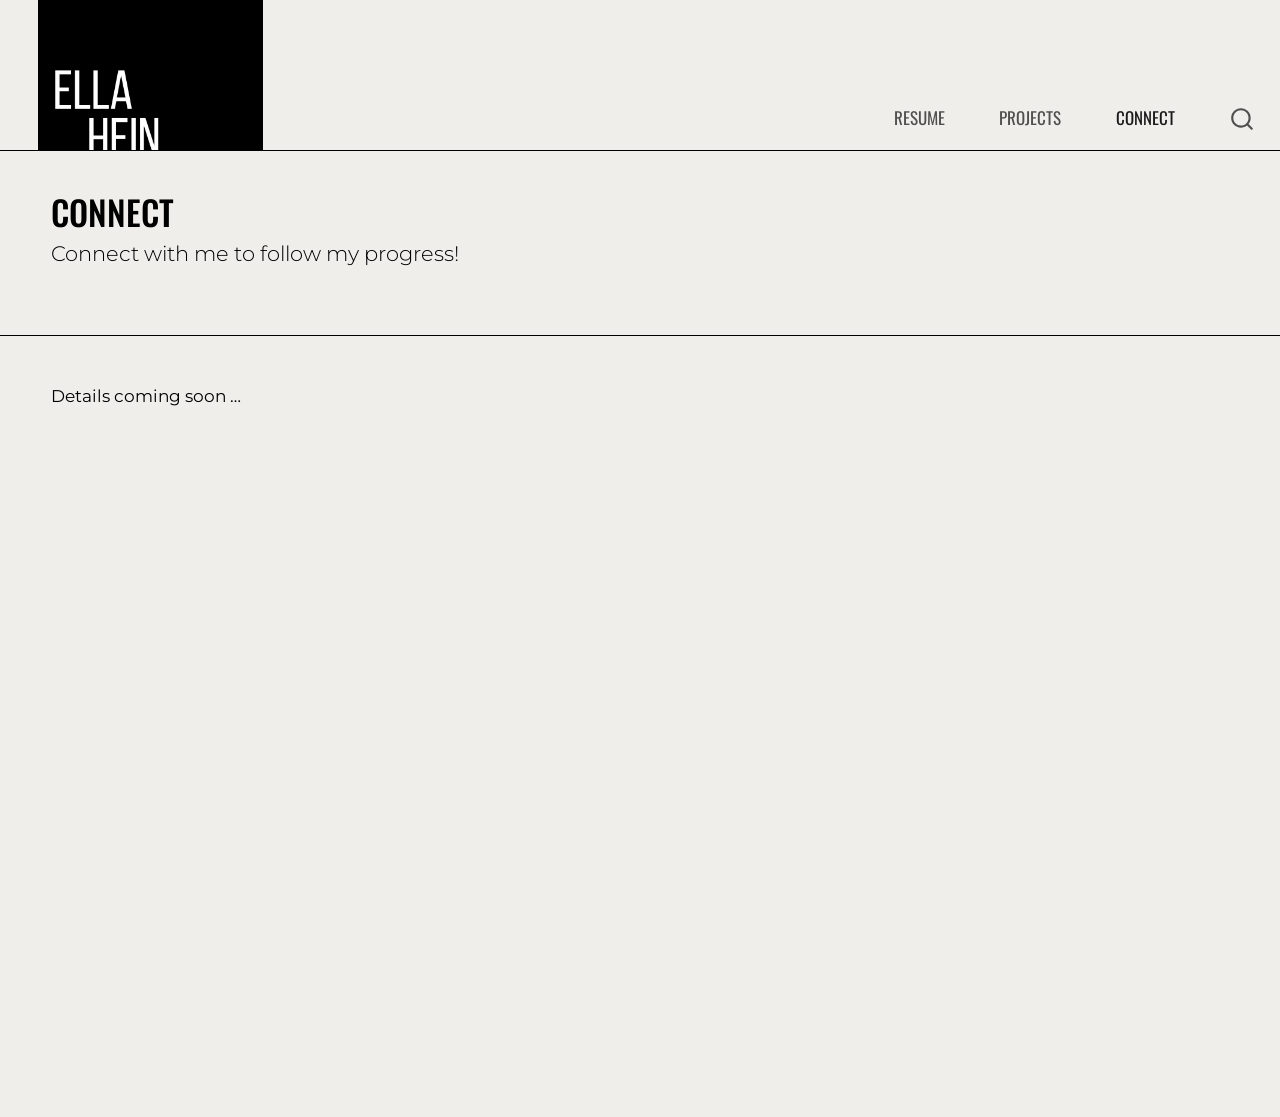
==== docs/connect/index.html @ 8d699ead "feat: updated bones of site" ====
<!DOCTYPE html>
<html xmlns="http://www.w3.org/1999/xhtml" lang="en" xml:lang="en"><head>

<meta charset="utf-8">
<meta name="generator" content="quarto-1.3.450">

<meta name="viewport" content="width=device-width, initial-scale=1.0, user-scalable=yes">


<title>Connect | Ella Hein</title>
<style>
code{white-space: pre-wrap;}
span.smallcaps{font-variant: small-caps;}
div.columns{display: flex; gap: min(4vw, 1.5em);}
div.column{flex: auto; overflow-x: auto;}
div.hanging-indent{margin-left: 1.5em; text-indent: -1.5em;}
ul.task-list{list-style: none;}
ul.task-list li input[type="checkbox"] {
  width: 0.8em;
  margin: 0 0.8em 0.2em -1em; /* quarto-specific, see https://github.com/quarto-dev/quarto-cli/issues/4556 */ 
  vertical-align: middle;
}
</style>


<script src="../site_libs/quarto-nav/quarto-nav.js"></script>
<script src="../site_libs/quarto-nav/headroom.min.js"></script>
<script src="../site_libs/clipboard/clipboard.min.js"></script>
<script src="../site_libs/quarto-search/autocomplete.umd.js"></script>
<script src="../site_libs/quarto-search/fuse.min.js"></script>
<script src="../site_libs/quarto-search/quarto-search.js"></script>
<meta name="quarto:offset" content="../">
<script src="../site_libs/quarto-html/quarto.js"></script>
<script src="../site_libs/quarto-html/popper.min.js"></script>
<script src="../site_libs/quarto-html/tippy.umd.min.js"></script>
<script src="../site_libs/quarto-html/anchor.min.js"></script>
<link href="../site_libs/quarto-html/tippy.css" rel="stylesheet">
<link href="../site_libs/quarto-html/quarto-syntax-highlighting.css" rel="stylesheet" id="quarto-text-highlighting-styles">
<script src="../site_libs/bootstrap/bootstrap.min.js"></script>
<link href="../site_libs/bootstrap/bootstrap-icons.css" rel="stylesheet">
<link href="../site_libs/bootstrap/bootstrap.min.css" rel="stylesheet" id="quarto-bootstrap" data-mode="light">
<script id="quarto-search-options" type="application/json">{
  "location": "navbar",
  "copy-button": false,
  "collapse-after": 3,
  "panel-placement": "end",
  "type": "overlay",
  "limit": 20,
  "language": {
    "search-no-results-text": "No results",
    "search-matching-documents-text": "matching documents",
    "search-copy-link-title": "Copy link to search",
    "search-hide-matches-text": "Hide additional matches",
    "search-more-match-text": "more match in this document",
    "search-more-matches-text": "more matches in this document",
    "search-clear-button-title": "Clear",
    "search-detached-cancel-button-title": "Cancel",
    "search-submit-button-title": "Submit",
    "search-label": "Search"
  }
}</script>


<link rel="stylesheet" href="../rwds.css">
</head>

<body class="nav-fixed">

<div id="quarto-search-results"></div>
  <header id="quarto-header" class="headroom fixed-top">
    <nav class="navbar navbar-expand-lg navbar-dark ">
      <div class="navbar-container container-fluid">
      <div class="navbar-brand-container">
    <a href="../index.html" class="navbar-brand navbar-brand-logo">
    <img src="../images/name1.png" alt="Personal Website" class="navbar-logo">
    </a>
  </div>
            <div id="quarto-search" class="" title="Search"></div>
          <button class="navbar-toggler" type="button" data-bs-toggle="collapse" data-bs-target="#navbarCollapse" aria-controls="navbarCollapse" aria-expanded="false" aria-label="Toggle navigation" onclick="if (window.quartoToggleHeadroom) { window.quartoToggleHeadroom(); }">
  <span class="navbar-toggler-icon"></span>
</button>
          <div class="collapse navbar-collapse" id="navbarCollapse">
            <ul class="navbar-nav navbar-nav-scroll ms-auto">
  <li class="nav-item">
    <a class="nav-link" href="../resume/index.html" rel="" target="">
 <span class="menu-text">Resume</span></a>
  </li>  
  <li class="nav-item">
    <a class="nav-link" href="../projects/index.html" rel="" target="">
 <span class="menu-text">Projects</span></a>
  </li>  
  <li class="nav-item">
    <a class="nav-link active" href="../connect/index.html" rel="" target="" aria-current="page">
 <span class="menu-text">Connect</span></a>
  </li>  
</ul>
            <div class="quarto-navbar-tools">
</div>
          </div> <!-- /navcollapse -->
      </div> <!-- /container-fluid -->
    </nav>
</header>
<!-- content -->
<header id="title-block-header" class="quarto-title-block default page-columns page-full">
  <div class="quarto-title-banner page-columns page-full">
    <div class="quarto-title column-body">
      <h1 class="title">Connect</h1>
            <p class="subtitle lead">Connect with me to follow my progress!</p>
                      </div>
  </div>
    
  
  <div class="quarto-title-meta">

      
    
      
    </div>
    
  
  </header><div id="quarto-content" class="quarto-container page-columns page-rows-contents page-layout-article page-navbar">
<!-- sidebar -->
<!-- margin-sidebar -->
    <div id="quarto-margin-sidebar" class="sidebar margin-sidebar">
        
    </div>
<!-- main -->
<main class="content quarto-banner-title-block" id="quarto-document-content">




<p>Details coming soon …</p>



</main> <!-- /main -->
<script id="quarto-html-after-body" type="application/javascript">
window.document.addEventListener("DOMContentLoaded", function (event) {
  const toggleBodyColorMode = (bsSheetEl) => {
    const mode = bsSheetEl.getAttribute("data-mode");
    const bodyEl = window.document.querySelector("body");
    if (mode === "dark") {
      bodyEl.classList.add("quarto-dark");
      bodyEl.classList.remove("quarto-light");
    } else {
      bodyEl.classList.add("quarto-light");
      bodyEl.classList.remove("quarto-dark");
    }
  }
  const toggleBodyColorPrimary = () => {
    const bsSheetEl = window.document.querySelector("link#quarto-bootstrap");
    if (bsSheetEl) {
      toggleBodyColorMode(bsSheetEl);
    }
  }
  toggleBodyColorPrimary();  
  const icon = "";
  const anchorJS = new window.AnchorJS();
  anchorJS.options = {
    placement: 'right',
    icon: icon
  };
  anchorJS.add('.anchored');
  const isCodeAnnotation = (el) => {
    for (const clz of el.classList) {
      if (clz.startsWith('code-annotation-')) {                     
        return true;
      }
    }
    return false;
  }
  const clipboard = new window.ClipboardJS('.code-copy-button', {
    text: function(trigger) {
      const codeEl = trigger.previousElementSibling.cloneNode(true);
      for (const childEl of codeEl.children) {
        if (isCodeAnnotation(childEl)) {
          childEl.remove();
        }
      }
      return codeEl.innerText;
    }
  });
  clipboard.on('success', function(e) {
    // button target
    const button = e.trigger;
    // don't keep focus
    button.blur();
    // flash "checked"
    button.classList.add('code-copy-button-checked');
    var currentTitle = button.getAttribute("title");
    button.setAttribute("title", "Copied!");
    let tooltip;
    if (window.bootstrap) {
      button.setAttribute("data-bs-toggle", "tooltip");
      button.setAttribute("data-bs-placement", "left");
      button.setAttribute("data-bs-title", "Copied!");
      tooltip = new bootstrap.Tooltip(button, 
        { trigger: "manual", 
          customClass: "code-copy-button-tooltip",
          offset: [0, -8]});
      tooltip.show();    
    }
    setTimeout(function() {
      if (tooltip) {
        tooltip.hide();
        button.removeAttribute("data-bs-title");
        button.removeAttribute("data-bs-toggle");
        button.removeAttribute("data-bs-placement");
      }
      button.setAttribute("title", currentTitle);
      button.classList.remove('code-copy-button-checked');
    }, 1000);
    // clear code selection
    e.clearSelection();
  });
  function tippyHover(el, contentFn) {
    const config = {
      allowHTML: true,
      content: contentFn,
      maxWidth: 500,
      delay: 100,
      arrow: false,
      appendTo: function(el) {
          return el.parentElement;
      },
      interactive: true,
      interactiveBorder: 10,
      theme: 'quarto',
      placement: 'bottom-start'
    };
    window.tippy(el, config); 
  }
  const noterefs = window.document.querySelectorAll('a[role="doc-noteref"]');
  for (var i=0; i<noterefs.length; i++) {
    const ref = noterefs[i];
    tippyHover(ref, function() {
      // use id or data attribute instead here
      let href = ref.getAttribute('data-footnote-href') || ref.getAttribute('href');
      try { href = new URL(href).hash; } catch {}
      const id = href.replace(/^#\/?/, "");
      const note = window.document.getElementById(id);
      return note.innerHTML;
    });
  }
      let selectedAnnoteEl;
      const selectorForAnnotation = ( cell, annotation) => {
        let cellAttr = 'data-code-cell="' + cell + '"';
        let lineAttr = 'data-code-annotation="' +  annotation + '"';
        const selector = 'span[' + cellAttr + '][' + lineAttr + ']';
        return selector;
      }
      const selectCodeLines = (annoteEl) => {
        const doc = window.document;
        const targetCell = annoteEl.getAttribute("data-target-cell");
        const targetAnnotation = annoteEl.getAttribute("data-target-annotation");
        const annoteSpan = window.document.querySelector(selectorForAnnotation(targetCell, targetAnnotation));
        const lines = annoteSpan.getAttribute("data-code-lines").split(",");
        const lineIds = lines.map((line) => {
          return targetCell + "-" + line;
        })
        let top = null;
        let height = null;
        let parent = null;
        if (lineIds.length > 0) {
            //compute the position of the single el (top and bottom and make a div)
            const el = window.document.getElementById(lineIds[0]);
            top = el.offsetTop;
            height = el.offsetHeight;
            parent = el.parentElement.parentElement;
          if (lineIds.length > 1) {
            const lastEl = window.document.getElementById(lineIds[lineIds.length - 1]);
            const bottom = lastEl.offsetTop + lastEl.offsetHeight;
            height = bottom - top;
          }
          if (top !== null && height !== null && parent !== null) {
            // cook up a div (if necessary) and position it 
            let div = window.document.getElementById("code-annotation-line-highlight");
            if (div === null) {
              div = window.document.createElement("div");
              div.setAttribute("id", "code-annotation-line-highlight");
              div.style.position = 'absolute';
              parent.appendChild(div);
            }
            div.style.top = top - 2 + "px";
            div.style.height = height + 4 + "px";
            let gutterDiv = window.document.getElementById("code-annotation-line-highlight-gutter");
            if (gutterDiv === null) {
              gutterDiv = window.document.createElement("div");
              gutterDiv.setAttribute("id", "code-annotation-line-highlight-gutter");
              gutterDiv.style.position = 'absolute';
              const codeCell = window.document.getElementById(targetCell);
              const gutter = codeCell.querySelector('.code-annotation-gutter');
              gutter.appendChild(gutterDiv);
            }
            gutterDiv.style.top = top - 2 + "px";
            gutterDiv.style.height = height + 4 + "px";
          }
          selectedAnnoteEl = annoteEl;
        }
      };
      const unselectCodeLines = () => {
        const elementsIds = ["code-annotation-line-highlight", "code-annotation-line-highlight-gutter"];
        elementsIds.forEach((elId) => {
          const div = window.document.getElementById(elId);
          if (div) {
            div.remove();
          }
        });
        selectedAnnoteEl = undefined;
      };
      // Attach click handler to the DT
      const annoteDls = window.document.querySelectorAll('dt[data-target-cell]');
      for (const annoteDlNode of annoteDls) {
        annoteDlNode.addEventListener('click', (event) => {
          const clickedEl = event.target;
          if (clickedEl !== selectedAnnoteEl) {
            unselectCodeLines();
            const activeEl = window.document.querySelector('dt[data-target-cell].code-annotation-active');
            if (activeEl) {
              activeEl.classList.remove('code-annotation-active');
            }
            selectCodeLines(clickedEl);
            clickedEl.classList.add('code-annotation-active');
          } else {
            // Unselect the line
            unselectCodeLines();
            clickedEl.classList.remove('code-annotation-active');
          }
        });
      }
  const findCites = (el) => {
    const parentEl = el.parentElement;
    if (parentEl) {
      const cites = parentEl.dataset.cites;
      if (cites) {
        return {
          el,
          cites: cites.split(' ')
        };
      } else {
        return findCites(el.parentElement)
      }
    } else {
      return undefined;
    }
  };
  var bibliorefs = window.document.querySelectorAll('a[role="doc-biblioref"]');
  for (var i=0; i<bibliorefs.length; i++) {
    const ref = bibliorefs[i];
    const citeInfo = findCites(ref);
    if (citeInfo) {
      tippyHover(citeInfo.el, function() {
        var popup = window.document.createElement('div');
        citeInfo.cites.forEach(function(cite) {
          var citeDiv = window.document.createElement('div');
          citeDiv.classList.add('hanging-indent');
          citeDiv.classList.add('csl-entry');
          var biblioDiv = window.document.getElementById('ref-' + cite);
          if (biblioDiv) {
            citeDiv.innerHTML = biblioDiv.innerHTML;
          }
          popup.appendChild(citeDiv);
        });
        return popup.innerHTML;
      });
    }
  }
});
</script>
</div> <!-- /content -->



</body></html>
---- docs/site_libs/quarto-html/tippy.css ----
.tippy-box[data-animation=fade][data-state=hidden]{opacity:0}[data-tippy-root]{max-width:calc(100vw - 10px)}.tippy-box{position:relative;background-color:#333;color:#fff;border-radius:4px;font-size:14px;line-height:1.4;white-space:normal;outline:0;transition-property:transform,visibility,opacity}.tippy-box[data-placement^=top]>.tippy-arrow{bottom:0}.tippy-box[data-placement^=top]>.tippy-arrow:before{bottom:-7px;left:0;border-width:8px 8px 0;border-top-color:initial;transform-origin:center top}.tippy-box[data-placement^=bottom]>.tippy-arrow{top:0}.tippy-box[data-placement^=bottom]>.tippy-arrow:before{top:-7px;left:0;border-width:0 8px 8px;border-bottom-color:initial;transform-origin:center bottom}.tippy-box[data-placement^=left]>.tippy-arrow{right:0}.tippy-box[data-placement^=left]>.tippy-arrow:before{border-width:8px 0 8px 8px;border-left-color:initial;right:-7px;transform-origin:center left}.tippy-box[data-placement^=right]>.tippy-arrow{left:0}.tippy-box[data-placement^=right]>.tippy-arrow:before{left:-7px;border-width:8px 8px 8px 0;border-right-color:initial;transform-origin:center right}.tippy-box[data-inertia][data-state=visible]{transition-timing-function:cubic-bezier(.54,1.5,.38,1.11)}.tippy-arrow{width:16px;height:16px;color:#333}.tippy-arrow:before{content:"";position:absolute;border-color:transparent;border-style:solid}.tippy-content{position:relative;padding:5px 9px;z-index:1}
---- docs/site_libs/quarto-html/quarto-syntax-highlighting.css ----
/* quarto syntax highlight colors */
:root {
  --quarto-hl-ot-color: #003B4F;
  --quarto-hl-at-color: #657422;
  --quarto-hl-ss-color: #20794D;
  --quarto-hl-an-color: #5E5E5E;
  --quarto-hl-fu-color: #4758AB;
  --quarto-hl-st-color: #20794D;
  --quarto-hl-cf-color: #003B4F;
  --quarto-hl-op-color: #5E5E5E;
  --quarto-hl-er-color: #AD0000;
  --quarto-hl-bn-color: #AD0000;
  --quarto-hl-al-color: #AD0000;
  --quarto-hl-va-color: #111111;
  --quarto-hl-bu-color: inherit;
  --quarto-hl-ex-color: inherit;
  --quarto-hl-pp-color: #AD0000;
  --quarto-hl-in-color: #5E5E5E;
  --quarto-hl-vs-color: #20794D;
  --quarto-hl-wa-color: #5E5E5E;
  --quarto-hl-do-color: #5E5E5E;
  --quarto-hl-im-color: #00769E;
  --quarto-hl-ch-color: #20794D;
  --quarto-hl-dt-color: #AD0000;
  --quarto-hl-fl-color: #AD0000;
  --quarto-hl-co-color: #5E5E5E;
  --quarto-hl-cv-color: #5E5E5E;
  --quarto-hl-cn-color: #8f5902;
  --quarto-hl-sc-color: #5E5E5E;
  --quarto-hl-dv-color: #AD0000;
  --quarto-hl-kw-color: #003B4F;
}

/* other quarto variables */
:root {
  --quarto-font-monospace: SFMono-Regular, Menlo, Monaco, Consolas, "Liberation Mono", "Courier New", monospace;
}

pre > code.sourceCode > span {
  color: #003B4F;
}

code span {
  color: #003B4F;
}

code.sourceCode > span {
  color: #003B4F;
}

div.sourceCode,
div.sourceCode pre.sourceCode {
  color: #003B4F;
}

code span.ot {
  color: #003B4F;
  font-style: inherit;
}

code span.at {
  color: #657422;
  font-style: inherit;
}

code span.ss {
  color: #20794D;
  font-style: inherit;
}

code span.an {
  color: #5E5E5E;
  font-style: inherit;
}

code span.fu {
  color: #4758AB;
  font-style: inherit;
}

code span.st {
  color: #20794D;
  font-style: inherit;
}

code span.cf {
  color: #003B4F;
  font-style: inherit;
}

code span.op {
  color: #5E5E5E;
  font-style: inherit;
}

code span.er {
  color: #AD0000;
  font-style: inherit;
}

code span.bn {
  color: #AD0000;
  font-style: inherit;
}

code span.al {
  color: #AD0000;
  font-style: inherit;
}

code span.va {
  color: #111111;
  font-style: inherit;
}

code span.bu {
  font-style: inherit;
}

code span.ex {
  font-style: inherit;
}

code span.pp {
  color: #AD0000;
  font-style: inherit;
}

code span.in {
  color: #5E5E5E;
  font-style: inherit;
}

code span.vs {
  color: #20794D;
  font-style: inherit;
}

code span.wa {
  color: #5E5E5E;
  font-style: italic;
}

code span.do {
  color: #5E5E5E;
  font-style: italic;
}

code span.im {
  color: #00769E;
  font-style: inherit;
}

code span.ch {
  color: #20794D;
  font-style: inherit;
}

code span.dt {
  color: #AD0000;
  font-style: inherit;
}

code span.fl {
  color: #AD0000;
  font-style: inherit;
}

code span.co {
  color: #5E5E5E;
  font-style: inherit;
}

code span.cv {
  color: #5E5E5E;
  font-style: italic;
}

code span.cn {
  color: #8f5902;
  font-style: inherit;
}

code span.sc {
  color: #5E5E5E;
  font-style: inherit;
}

code span.dv {
  color: #AD0000;
  font-style: inherit;
}

code span.kw {
  color: #003B4F;
  font-style: inherit;
}

.prevent-inlining {
  content: "</";
}

/*# sourceMappingURL=debc5d5d77c3f9108843748ff7464032.css.map */
---- docs/rwds.css ----
/*-- navbar --*/

.navbar {
  padding-top: 0;
  padding-bottom: 0;
  font-family: 'Oswald';
  font-size: 1em;
}

@media (max-width: 991px) {
.navbar-nav-scroll {
  background: black;
}
}

#quarto-header {
  border-bottom: 1px solid black;
}

.navbar-brand.navbar-brand-logo {
  display: flex;
  padding-top: 0;
  padding-bottom: 0;
  margin-right: 0;
  margin-left: 1em;
}

@media (max-width: 767px) {
  .navbar-brand.navbar-brand-logo {
    margin-left: 0;
}
}

.navbar-logo {
  max-height: 150px;
  width: auto;
  align-items: baseline;
}

@media (max-width: 991px) {
.navbar-logo {
  max-height: 100px;
  width: auto;
  align-items: baseline;
}
}

.navbar-nav .nav-link {
  color: black;
  font-weight: 400;
}

.navbar-nav .nav-link:hover {
  color: #939bc9;
  font-weight: 400;
}

@media (max-width: 991px) {
.navbar-nav .nav-link {
  color: white;
  font-weight: 400;
}
}

.navbar-nav .show>.nav-link, .navbar-nav .active>.nav-link, .navbar-nav .nav-link.active {
  color: #939bc9;
}

.nav-item {
  margin-top: 5rem; 
}

@media (max-width: 1200px) {
  .nav-item {
    margin-right: 0.5rem;
}
}

@media (max-width: 991px) {
  .nav-item {
    margin-top: 0;
    margin-right: 0rem;
}
}

.aa-DetachedSearchButton {
  margin-top: 5rem;
}

@media (max-width: 991px) {
  .aa-DetachedSearchButton {
    margin-top: 0;
}
}

.dropdown-item {
  font-family: inherit;
  letter-spacing: 1px;
  display: block;
  width: 100%;
  padding: 0.25rem 1rem;
  clear: both;
  font-weight: 300;
  color: black;
  text-align: inherit;
  text-transform: uppercase;
  white-space: nowrap;
  background-color: rgba(0,0,0,0);
  border: 0;
}

/*-- quarto titles --*/

#title-block-header {
  margin-block-end: 1rem;
  position: relative;
  margin-top: -1px;
  margin-bottom: 1.8em;
  border-bottom: 1px solid black;
  background-color: #f0eeeb;
}

.quarto-title-banner {
  margin-bottom: 0.75em;
  color: black;
}

.quarto-title-banner a {
  color: #939bc9;
}

@media (max-width: 991.98px) {
.quarto-title-banner {
    padding-top: 2.5em;
    padding-bottom: 0;
}
}

@media (min-width: 992px) {
.quarto-title-banner {
    padding-top: 2.5em;
    padding-bottom: 0;
}
}

.quarto-title-banner .quarto-title .title {
  font-weight: 500;
  color: black;
}

#title-block-header.quarto-title-block.default .description {
  margin-top: 1.5em;
  font-weight: 400;
  font-size: 1.2em;
  color: black;
}

.quarto-title .quarto-categories {
  display: flex;
  column-gap: 0.4em;
  padding-bottom: 0.5em;
  margin-top: 1.9em;
}

.quarto-title .quarto-categories .quarto-category {
  padding: 0.25em 0.75em;
  font-family: 'Oswald';
  font-size: .9em;
  font-weight: 400;
  color: #939bc9;
  text-transform: uppercase;
  border: solid 1px;
  border-radius: 0.25rem;
  opacity: 1;
}

.quarto-title-meta {
  margin-bottom: 2.5em;
}

#title-block-header.quarto-title-block.default .quarto-title-meta-heading {
  font-family: 'Oswald';
  text-transform: uppercase;
  margin-top: 1em;
  font-size: 0.9em;
  opacity: 1;
  font-weight: 400;
}

#title-block-header.quarto-title-block.default .quarto-title-meta-contents {
  font-family: 'Oswald';
  text-transform: uppercase;
  font-weight: 300;
  opacity: 0.8;
  font-size: 0.9em;
}


/*-- main content --*/

body.nav-fixed {
  padding-top: auto;
  background-color: #f0eeeb;
}

#quarto-content {
  background-color: #f0eeeb;
}

#quarto-content>* {
  padding-top: 0;
}

h2.anchored {
  margin-bottom: 0;
}

blockquote {
  margin: 0 0 1rem;
  padding: 0.625rem 1.25rem;
  border-left: 0.25rem solid black;
}

.blockquote {
  font-size: inherit;
  padding-left: 1rem;
  padding-right: 1.5rem;
  color: black;
}

.panel-caption, .figure-caption, figcaption {
  color: black;
  font-size: 0.825rem;
  margin-bottom: 1rem;
}

.citation a, .footnote-ref {
  color: #939bc9;
  font-weight: 700;
}

.citation a:hover {
  color: black
}

div.csl-entry {
  color: black;
  font-weight: 400;
}

#quarto-appendix.default {
  border-top: none;
  background-color: #f0eeeb;
  padding-top: 0;
  margin-top: 2.5em;
}

#quarto-appendix.default .quarto-appendix-heading {
  font-weight: 500;
  opacity: inherit;
}

#quarto-appendix.default *[role=doc-endnotes]>ol, #quarto-appendix.default .quarto-appendix-contents>*:not(h2):not(.h2) {
  opacity: inherit;
}

::marker {
  font-variant-numeric: normal;
}

.article-btn {
  border: none;
  border-radius: 0px;
  background-color: black;
  color: white;
  padding: 0.85em 1em;
  text-align: center;
  display: inline-block;
  margin-top: 1.5em;
  margin-bottom: 1.5em;
  cursor: pointer;
  width: 100%;
}

.article-btn p {
  font-family: 'Oswald';
  font-size: 1.3em;
  letter-spacing: 1px;
  text-transform: uppercase;
  margin-bottom: 0px;
}

.article-btn a {
  color: white;
  font-weight: 500;
  display: block;
  width: auto;
  height: auto;
}

.article-btn a:hover {
  color: #939bc9;
}

.further-info {
  margin-top: 1.5em;
  margin-bottom: 1.5em;
  padding-top: 1.5em;
  padding-bottom: .75em;
  border-top: 1px solid black;
  border-bottom: 1px solid black;
}

.keyline hr {
  opacity: 1;
  margin-top: 2rem;
  margin-bottom: 2rem;
}

.nav-btn-container {
  padding-top: 1.5rem;
  padding-bottom: 1.5rem;
}

.nav-btn {
  border: none;
  border-radius: 0px;
  background-color: black;
  color: white;
  padding: 0.85em 1em;
  text-align: center;
  display: inline-block;
  cursor: pointer;
  width: 100%;
}

.nav-btn p {
  font-family: 'Oswald';
  font-size: 1.3em;
  letter-spacing: 1px;
  text-transform: uppercase;
  margin-bottom: 0px;
}

.nav-btn a {
  color: white;
  font-weight: 500;
  display: block;
  width: auto;
  height: auto;
}

.nav-btn a:hover {
  color: #939bc9;
}


/*-- sidebar --*/

.sidebar nav[role=doc-toc]>h2, .sidebar nav[role=doc-toc]>.h2 {
  font-family: 'Oswald';
  font-size: .875rem;
  font-weight: 500;
  text-transform: uppercase;
  margin-bottom: 0.5rem;
  margin-top: 0.3rem;
  border-bottom: 0;
  padding-bottom: 0;
  padding-top: 0px;
}

.sidebar nav[role=doc-toc] ul>li>a.active {
  border-left: 1px solid #939bc9;
  font-weight: 500;
  color: #939bc9 !important;
}

.sidebar nav[role=doc-toc]>ul a {
  border-left: none;
  padding-left: 0.6rem;
}

.sidebar nav[role=doc-toc]>ul li a {
  font-family: 'Montserrat';
  font-weight: 500;
  line-height: 1.1rem;
  padding-bottom: 0.2rem;
  padding-top: 0.2rem;
  color: black;
}

.sidebar nav[role=doc-toc] ul>li>a.active, .sidebar nav[role=doc-toc] ul>li>ul>li>a.active {
  border-left: 1px solid #939bc9;
  color: #939bc9 !important;
}

.toc-actions a {
  font-family: 'Montserrat';
  font-weight: 500;
  color: black;
}

.toc-actions a:hover {
  color: #939bc9;
}

#quarto-margin-sidebar .toc-actions .bi:before {
  color: black;
}

.column-margin figcaption, .margin-caption, div.aside, aside, .column-margin p {
  font-family: 'Montserrat';
  font-weight: 400;
  color: black;
  font-size: .825rem;
  text-decoration: none;
}

.column-margin figcaption a {
  color: #939bc9;
  font-weight: 700;
}

.column-margin figcaption a:hover {
  color: black;
}

.pullquote-container {
  padding-top: 1em;
  padding-bottom: 1em;
}

.pullquote-grid {
  padding-bottom: 1.8em;
}

.pullquote p {
  font-family: 'Oswald';
  font-weight: 500;
  font-size: calc(1.345rem + 0.85vw);
  color: black;
  margin-top: 0;
  margin-bottom: 0;
  line-height: 1.2;
}

@media (min-width: 1200px) {
.pullquote p {
    font-size: 2rem;
}
}

.pullquote img {
  margin: 0;
}

.table-caption, caption {
    color: black !important;
  font-size: 0.825rem;
}

.table-caption, caption b {
  color: black;
}


/*-- font styles --*/

h3,
.h3,
h4,
.h4,
h5,
.h5
h6,
.h6 {
  font-family: 'Oswald';
  text-transform: none;
  letter-spacing: normal;
  font-weight: 500;
  opacity: 1;
  color: black;
}

h1, .h1 {
  font-family: 'Oswald';
  font-weight: 500;
  color: black;
  text-transform: uppercase;
  letter-spacing: normal;
  opacity: 1;
}

h2, .h2 {
  font-family: 'Oswald';
  font-weight: 500;
  color: black;
  text-transform: none;
  border-bottom: none;
  letter-spacing: normal;
  opacity: 1;
}

@media (max-width: 991.98px) {
#quarto-content section:first-of-type h2:first-of-type, #quarto-content section:first-of-type .h2:first-of-type {
    margin-top: 1.5rem;
}
}

body {
  font-family: 'Montserrat';
  font-weight: 400;
  color: black;
  letter-spacing: normal;
}

a {
  text-decoration: none;
}

a:hover {
  color: black;
}

p > a {
  color: #939bc9;
  font-weight: 700;
}

b, strong a {
  color: #939bc9;
}

ul a {
  color: #939bc9;
  font-weight: 700;
}

li > a {
  color: #939bc9;
  font-weight: 700;
}

dd a {
  color: #939bc9;
  font-weight: 700;
}

.table {
  color: black;
}

.table th, .table td {
  padding: 0.75rem;
}

th {
  text-transform: none;
}

tr {
  border-color: black;
}


/*-- listing styles --*/

div.quarto-post {
  border-bottom: 1px solid black;
}

div.quarto-post .metadata {
  font-family: 'Oswald';
  font-weight: 300;
  text-transform: uppercase;
}

div.quarto-post .listing-categories .listing-category {
  color: #939bc9;
  border: solid 1px #939bc9;
  font-family: 'Oswald';
  font-weight: 400;
  font-size: .75em;
}

div.quarto-post a {
  color: black;
}

#quarto-margin-sidebar .quarto-listing-category-title {
  font-weight: 500;
  text-transform: uppercase;
  font-size: .875rem;
}

.quarto-listing-category .category {
  font-weight: 500;
  font-size: .825rem;
}

.quarto-listing-category .category.active {
  font-weight: 500;
  color: #939bc9;
}

div.quarto-post .listing-description {
  margin-bottom: 1.5em;
}

.nav-page a {
  font-family: 'Oswald';
  font-weight: 500;
  text-transform: uppercase;
  color: black;
}

.nav-page a:hover {
  color: #939bc9;
}


/*-- grid listing --*/

.quarto-grid-item {
  border: none;
  background-color: #f0eeeb;
}

.quarto-grid-item.borderless {
  border: none;
  background-color: #f0eeeb;
}

.quarto-grid-item div.post-contents {
  padding: 0;
}

.quarto-grid-item .card-title {
  margin-top: 0.5em;
  margin-bottom: 0.75em;
  color: black;
}

.card-body {
  color: black;
}

.quarto-grid-item .listing-categories {
  display: flex;
  flex-wrap: wrap;
  padding-bottom: .5em;
}

.quarto-grid-item .listing-categories .listing-category {
  color: #939bc9;
  border: solid 1px #939bc9 !important;
  font-family: 'Oswald';
  font-weight: 400;
  font-size: .75em;
}

.quarto-grid-item .card-attribution.justify {
  justify-content: left;
}

.quarto-grid-item .card-attribution {
  font-family: 'Oswald';
  font-weight: 300;
  color: black;
  flex-grow: 10;
  align-items: flex-end;
}

.quarto-grid-item img.thumbnail-image {
  object-fit: cover;
  height: 188px !important;
}


/*-- callout styles --*/
.callout {
  background-color: white;
}


/*-- background styles --*/

.black-background {
  background-color: black;
}

.purple-background {
  background-color: #B8D8E6;
}

.blue-background {
  background-color: #7eadba;
}

.yellow-background {
  background-color: #e3b638;
}

.pink-background {
  background-color: #d6748c;
}

.orange-background {
  background-color: #da9359;
}


/*-- homepage styles --*/

.content-container {
  padding-left: 1.5em;
  padding-right: 1.5em;
}

.top-story {
  max-width: 1000px;
  margin: 0 auto;
  margin-bottom: 1em; 
  box-sizing: border-box;
  height: auto;
  display: flex;
  align-items: center;
}

.top-story img {
  height: 100%;
  object-fit: cover;
}


.top-story-text {
  margin-left: 1rem;
  margin-right: 1rem;
  margin-top: 0;
}

.top-story-text h2 {
  margin-top: 1.5rem;
}

.top-story-img p {
  margin-bottom: 0;
}

.header-banner {
  position: relative;
  display: flex;
  justify-content: center;
}

.header-banner .header-image {
  position: absolute;
  display: none;
  height: auto;
}

.header-text p {
  text-align: center;
  margin-bottom: 0;
}

.header-block {
  max-width: 1000px;
  margin: 0 auto;
  padding-top: 1em;
  padding-bottom: 1.8em; 
  box-sizing: border-box;
  border-bottom: 1px solid black;
}

.listing-block {
  max-width: 1000px;
  margin: 0 auto;
  padding-bottom: 1.1em; 
  box-sizing: border-box;
  border-bottom: 1px solid black;
}

.listing-block h2 {
  color: black;
  text-transform: uppercase;
}

.listing-block h2:hover {
  color: #939bc9;
}

.pullout-container {
  padding-left: 1.5em;
  padding-right: 1.5em;
  padding-top: 2.5em;
}

.pullout-block {
  text-align: center;
  max-width: calc(1000px + 6vw);
  margin: 0 auto;
  padding-top: 1em;
  padding-bottom: 1.8em; 
  box-sizing: border-box;
}

.pullout-text h2 {
  text-align: center;
  margin-left: 5vw;
  margin-right: 5vw;
  color: white;
  margin-top: 0.5em;
}

.pullout-text p {
  text-align: center;
  font-family: 'Oswald';
  font-weight: 500;
  color: white;
  margin-left: 1.5em;
  margin-right: 1.5em;
  text-transform: uppercase;
  text-decoration: underline;
  text-decoration-color: #939bc9;
  text-decoration-thickness: 3px;
  margin-bottom: 1.5rem;
}

.button {
  border: none;
  border-radius: 0px;
  color: black;
  background-color: white;
  padding: 0.85em 1em;
  text-align: center;
  display: inline-block;
  margin-top: 0.6em; 
  margin-bottom: 0.25em; 
  margin-left: 1.5em; 
  margin-right: 1.5em;
  cursor: pointer;
}

.button p {
  color: black;
  font-family: 'Oswald';
  font-size: 1.3em;
  text-transform: uppercase;
  margin-bottom: 0px;
  text-decoration: none;
}

.button a {
  color: black;
  font-weight: 500;
}

.button a:hover {
  color: #939bc9;
}


/*-- footer style --*/

.footer-container {
  padding-left: 1.5em;
  padding-right: 1.5em;
  padding-top: 1em;
  margin-top: 2.5em;
}

.footer-text h3, .h3 {
  font-family: 'Oswald';
  color: white;
  font-size: .875rem;
  font-weight: 500;
  text-transform: uppercase;
  margin-bottom: 0.5rem;
  margin-top: 0.3rem;
  border-bottom: 0;
  padding-bottom: 0;
  padding-top: 0px;
}

.footer-text p, .p {
  color: white;
  font-size: .875rem;
  font-weight: 400;
}

.footer-text p > a {
  color: white;
  font-size: .875rem;
  font-weight: 400;
}

.footer-text p > a:hover {
  color: #939bc9;
  font-size: .875rem;
  font-weight: 400;
}

.footer-block {
  max-width: 1000px;
  margin: 0 auto;
  padding-top: 1em;
  padding-bottom: 1em; 
  box-sizing: border-box;
}


/*-- nav footer styles --*/

.nav-footer {
  color: white;
  font-family: 'Oswald';
  font-weight: 400;
  padding-left: 1.5em !important;
  padding-right: 1.5em !important;
  padding-top: 1em;
}

body:not(.floating) .nav-footer {
  border-top: 1px solid #f0eeeb;
}

.nav-footer a {
  color: white;
  font-weight: 400;
}

.nav-footer a:hover {
  color: #939bc9;
}

.nav-footer-left .footer-items .nav-link, .nav-footer-center .footer-items .nav-link, .nav-footer-right .footer-items .nav-link {
  font-weight: 400;
  text-transform: uppercase;
}

.nav-footer-left .footer-items .nav-item, .nav-footer-center .footer-items .nav-item, .nav-footer-right .footer-items .nav-item {
  margin-top: 0;
  margin-left: 0.5rem;
  margin-right: 0.5rem;
}

.nav-footer-left {
  font-family: 'Montserrat';
}

.nav-footer-right {
  font-family: 'Montserrat';
}


/*-- DataScienceBites --*/

.dsb {
  display: block;
  margin-left: auto;
  margin-right: auto;
  width: 200px;
}


/* webR */
.btn-webr {
  background-color: #939bc9;
  color: white;
}

pre code:not(.sourceCode) {
  background-color: #F8F8F8;
}
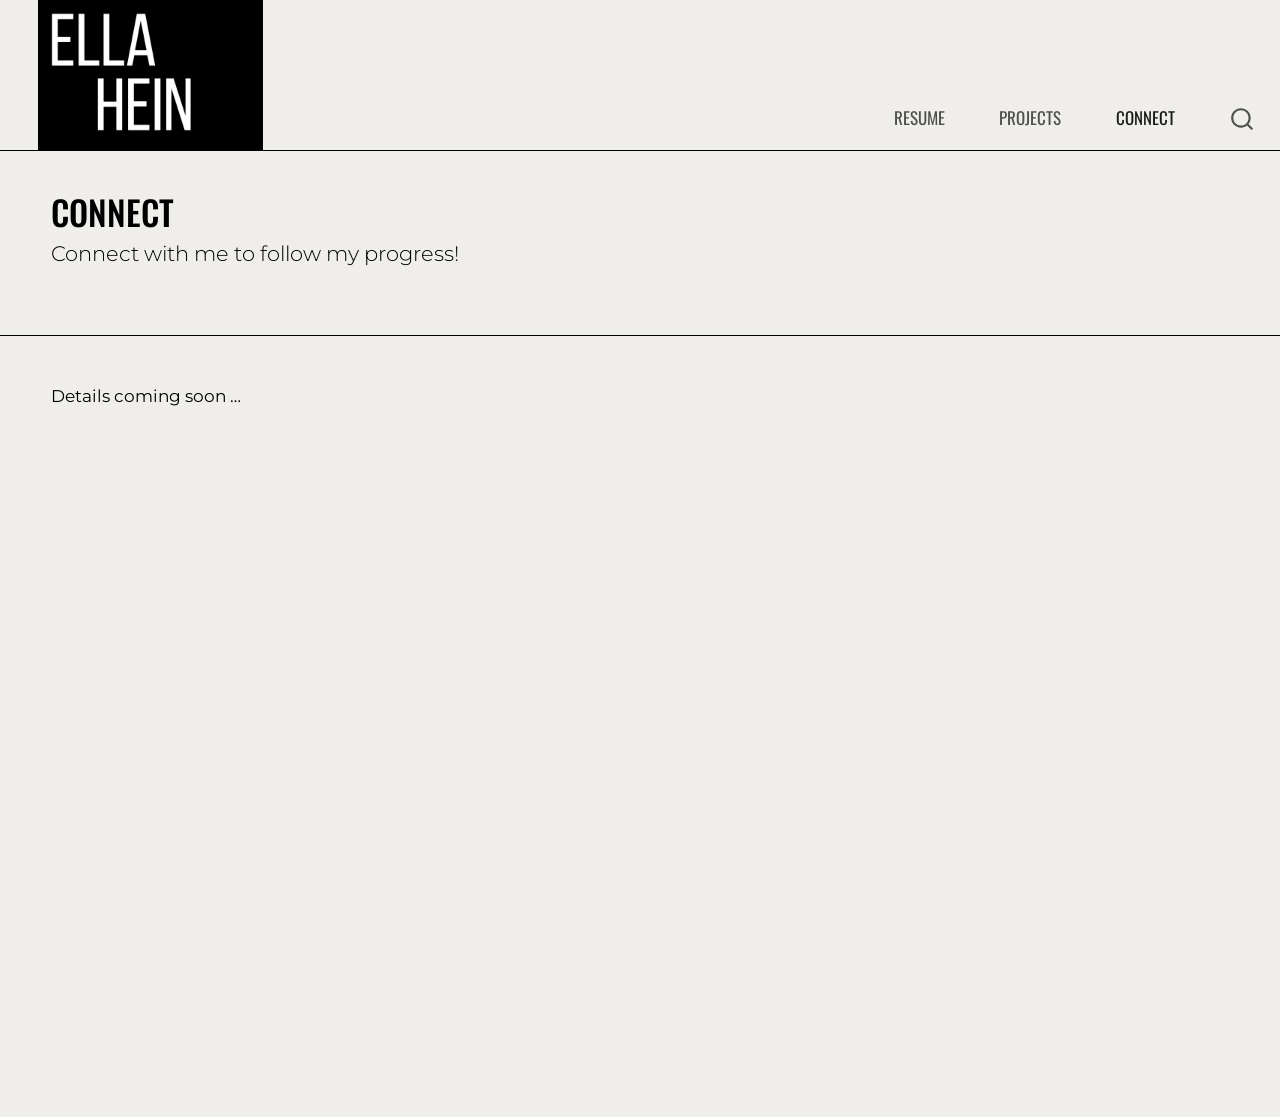
==== commit c5dcb732: "edited text and logo" ====
--- a/docs/connect/index.html
+++ b/docs/connect/index.html
@@ -72,7 +72,7 @@
       <div class="navbar-container container-fluid">
       <div class="navbar-brand-container">
     <a href="../index.html" class="navbar-brand navbar-brand-logo">
-    <img src="../images/name1.png" alt="Personal Website" class="navbar-logo">
+    <img src="../images/name4.png" alt="Personal Website" class="navbar-logo">
     </a>
   </div>
             <div id="quarto-search" class="" title="Search"></div>
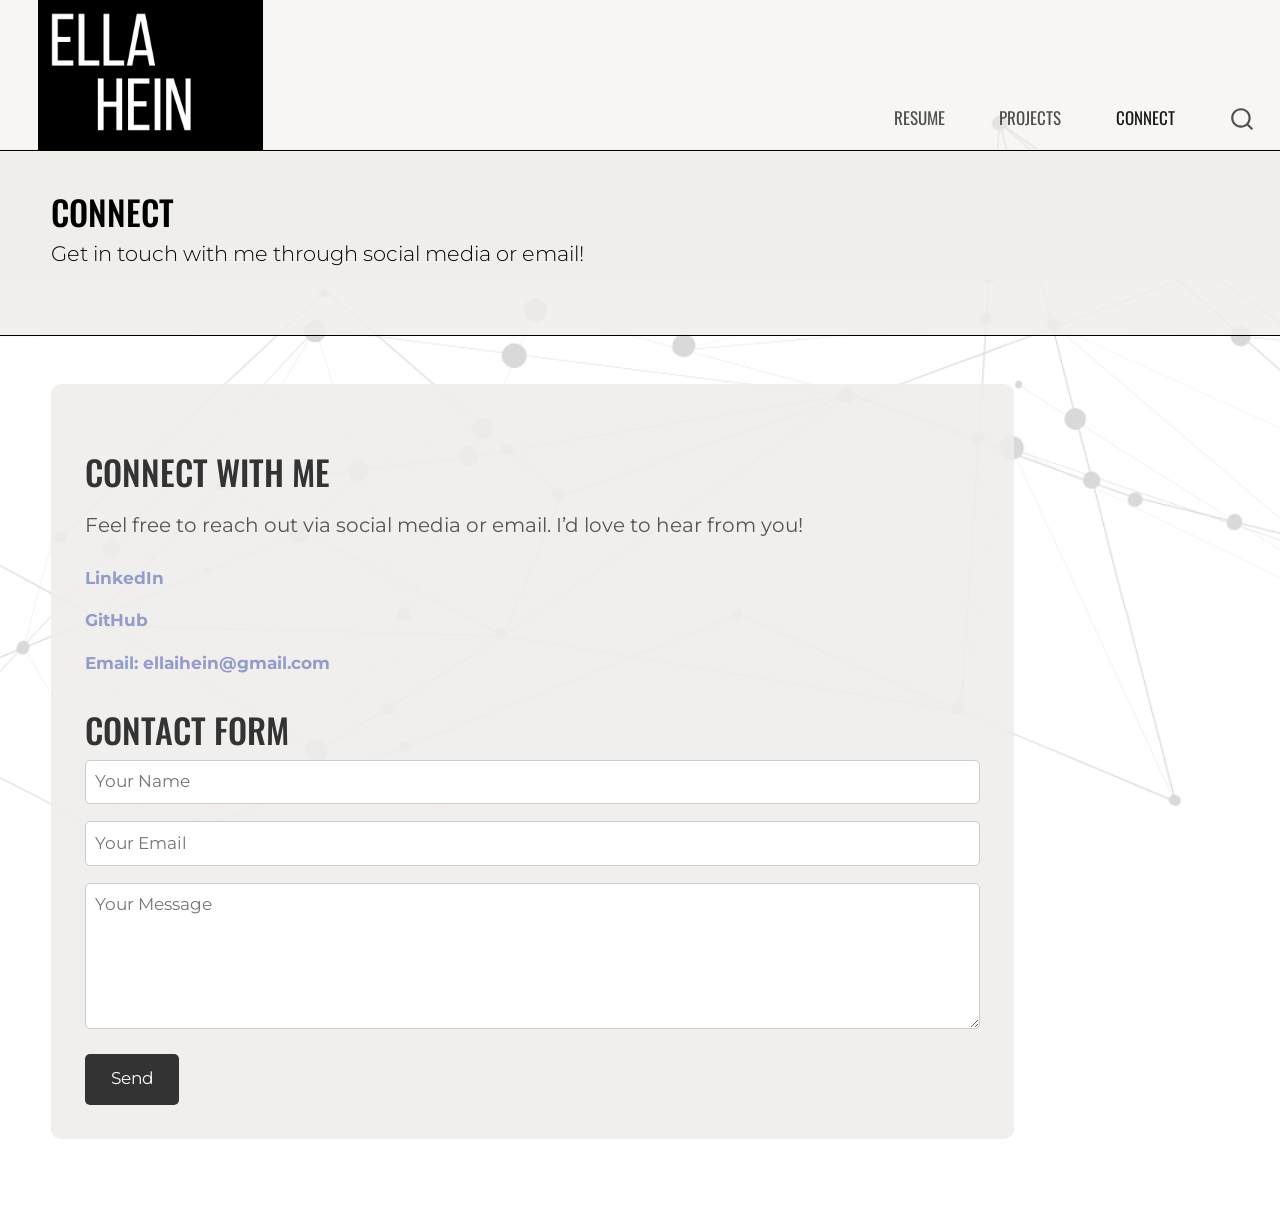
==== commit 4c81bd75: "added messaging functionality" ====
--- a/docs/connect/index.html
+++ b/docs/connect/index.html
@@ -105,7 +105,7 @@
   <div class="quarto-title-banner page-columns page-full">
     <div class="quarto-title column-body">
       <h1 class="title">Connect</h1>
-            <p class="subtitle lead">Connect with me to follow my progress!</p>
+            <p class="subtitle lead">Get in touch with me through social media or email!</p>
                       </div>
   </div>
     
@@ -130,7 +130,25 @@
 
 
 
-<p>Details coming soon …</p>
+<div id="connect-container">
+<h1 class="connect-title">
+Connect with Me
+</h1>
+<p class="connect-subtitle">
+Feel free to reach out via social media or email. I’d love to hear from you!
+</p>
+<p><a href="https://www.linkedin.com/in/yourprofile" class="connect-link" target="_blank">LinkedIn</a> <a href="https://github.com/ella-irene" class="connect-link" target="_blank">GitHub</a> <a href="mailto:ellaihein@gmail.com" class="connect-link">Email: ellaihein@gmail.com</a></p>
+<h2 class="connect-title anchored">
+Contact Form
+</h2>
+<form class="contact-form">
+<input type="text" name="name" placeholder="Your Name" required=""> <input type="email" name="email" placeholder="Your Email" required="">
+<textarea name="message" rows="5" placeholder="Your Message" required=""></textarea>
+<button type="submit">
+Send
+</button>
+</form>
+</div>
 
 
 
--- a/docs/rwds.css
+++ b/docs/rwds.css
@@ -5,6 +5,7 @@
   padding-bottom: 0;
   font-family: 'Oswald';
   font-size: 1em;
+  background-color: rgba(240, 238, 235, 0.5);
 }
 
 @media (max-width: 991px) {
@@ -51,7 +52,7 @@
 }
 
 .navbar-nav .nav-link:hover {
-  color: #939bc9;
+  color: #70b7cd;
   font-weight: 400;
 }
 
@@ -63,7 +64,7 @@
 }
 
 .navbar-nav .show>.nav-link, .navbar-nav .active>.nav-link, .navbar-nav .nav-link.active {
-  color: #939bc9;
+  color: rgba(255, 255, 255, 0.5);
 }
 
 .nav-item {
@@ -117,7 +118,7 @@
   margin-top: -1px;
   margin-bottom: 1.8em;
   border-bottom: 1px solid black;
-  background-color: #f0eeeb;
+  background-color: rgba(240, 238, 235, 0.85);
 }
 
 .quarto-title-banner {
@@ -126,7 +127,7 @@
 }
 
 .quarto-title-banner a {
-  color: #939bc9;
+  color: #70b7cd;
 }
 
 @media (max-width: 991.98px) {
@@ -146,6 +147,7 @@
 .quarto-title-banner .quarto-title .title {
   font-weight: 500;
   color: black;
+  background-color: rgba(240, 238, 235, 0);
 }
 
 #title-block-header.quarto-title-block.default .description {
@@ -153,6 +155,7 @@
   font-weight: 400;
   font-size: 1.2em;
   color: black;
+  background-color: rgba(240, 238, 235, 0);
 }
 
 .quarto-title .quarto-categories {
@@ -160,6 +163,7 @@
   column-gap: 0.4em;
   padding-bottom: 0.5em;
   margin-top: 1.9em;
+  background-color: rgba(240, 238, 235, 0);
 }
 
 .quarto-title .quarto-categories .quarto-category {
@@ -167,7 +171,7 @@
   font-family: 'Oswald';
   font-size: .9em;
   font-weight: 400;
-  color: #939bc9;
+  color: #70b7cd;
   text-transform: uppercase;
   border: solid 1px;
   border-radius: 0.25rem;
@@ -185,6 +189,7 @@
   font-size: 0.9em;
   opacity: 1;
   font-weight: 400;
+  background-color: rgba(240, 238, 235, 0);
 }
 
 #title-block-header.quarto-title-block.default .quarto-title-meta-contents {
@@ -193,18 +198,19 @@
   font-weight: 300;
   opacity: 0.8;
   font-size: 0.9em;
+  background-color: rgba(240, 238, 235, 0);
 }
 
 
 /*-- main content --*/
-
 body.nav-fixed {
   padding-top: auto;
-  background-color: #f0eeeb;
+  background: url('images/ella_background.png') no-repeat center center fixed;
+  background-size: cover;
 }
 
 #quarto-content {
-  background-color: #f0eeeb;
+  background: transparent; /* Making the content area transparent to see the background image */
 }
 
 #quarto-content>* {
@@ -235,7 +241,7 @@
 }
 
 .citation a, .footnote-ref {
-  color: #939bc9;
+  color: #70b7cd;
   font-weight: 700;
 }
 
@@ -250,10 +256,16 @@
 
 #quarto-appendix.default {
   border-top: none;
-  background-color: #f0eeeb;
+  background: transparent; /* Making the appendix area transparent as well */
   padding-top: 0;
   margin-top: 2.5em;
 }
+
+
+#quarto-appendix.default *[role=doc-endnotes]>ol, #quarto-appendix.default .quarto-appendix-contents>*:not(h2):not(.h2) {
+  opacity: inherit;
+}
+
 
 #quarto-appendix.default .quarto-appendix-heading {
   font-weight: 500;
@@ -299,7 +311,7 @@
 }
 
 .article-btn a:hover {
-  color: #939bc9;
+  color: #70b7cd;
 }
 
 .further-info {
@@ -351,7 +363,7 @@
 }
 
 .nav-btn a:hover {
-  color: #939bc9;
+  color: #70b7cd;
 }
 
 
@@ -370,9 +382,9 @@
 }
 
 .sidebar nav[role=doc-toc] ul>li>a.active {
-  border-left: 1px solid #939bc9;
-  font-weight: 500;
-  color: #939bc9 !important;
+  border-left: 1px solid #70b7cd;
+  font-weight: 500;
+  color: #70b7cd !important;
 }
 
 .sidebar nav[role=doc-toc]>ul a {
@@ -390,8 +402,8 @@
 }
 
 .sidebar nav[role=doc-toc] ul>li>a.active, .sidebar nav[role=doc-toc] ul>li>ul>li>a.active {
-  border-left: 1px solid #939bc9;
-  color: #939bc9 !important;
+  border-left: 1px solid #70b7cd;
+  color: #70b7cd !important;
 }
 
 .toc-actions a {
@@ -401,7 +413,7 @@
 }
 
 .toc-actions a:hover {
-  color: #939bc9;
+  color: #70b7cd;
 }
 
 #quarto-margin-sidebar .toc-actions .bi:before {
@@ -417,7 +429,7 @@
 }
 
 .column-margin figcaption a {
-  color: #939bc9;
+  color: #70b7cd;
   font-weight: 700;
 }
 
@@ -523,26 +535,26 @@
 }
 
 p > a {
-  color: #939bc9;
+  color: #70b7cd;
   font-weight: 700;
 }
 
 b, strong a {
-  color: #939bc9;
+  color: #70b7cd;
 }
 
 ul a {
-  color: #939bc9;
+  color: #70b7cd;
   font-weight: 700;
 }
 
 li > a {
-  color: #939bc9;
+  color: #70b7cd;
   font-weight: 700;
 }
 
 dd a {
-  color: #939bc9;
+  color: #70b7cd;
   font-weight: 700;
 }
 
@@ -576,8 +588,8 @@
 }
 
 div.quarto-post .listing-categories .listing-category {
-  color: #939bc9;
-  border: solid 1px #939bc9;
+  color: #70b7cd;
+  border: solid 1px #70b7cd;
   font-family: 'Oswald';
   font-weight: 400;
   font-size: .75em;
@@ -600,7 +612,7 @@
 
 .quarto-listing-category .category.active {
   font-weight: 500;
-  color: #939bc9;
+  color: #70b7cd;
 }
 
 div.quarto-post .listing-description {
@@ -615,7 +627,7 @@
 }
 
 .nav-page a:hover {
-  color: #939bc9;
+  color: #70b7cd;
 }
 
 
@@ -652,8 +664,8 @@
 }
 
 .quarto-grid-item .listing-categories .listing-category {
-  color: #939bc9;
-  border: solid 1px #939bc9 !important;
+  color: #70b7cd;
+  border: solid 1px #70b7cd !important;
   font-family: 'Oswald';
   font-weight: 400;
   font-size: .75em;
@@ -690,7 +702,8 @@
 }
 
 .purple-background {
-  background-color: #B8D8E6;
+  background-color: rgba(255, 255, 255, 0.5);
+  background-size: cover;
 }
 
 .blue-background {
@@ -787,7 +800,7 @@
 }
 
 .listing-block h2:hover {
-  color: #939bc9;
+  color: #70b7cd;
 }
 
 .pullout-container {
@@ -822,7 +835,7 @@
   margin-right: 1.5em;
   text-transform: uppercase;
   text-decoration: underline;
-  text-decoration-color: #939bc9;
+  text-decoration-color: #70b7cd;
   text-decoration-thickness: 3px;
   margin-bottom: 1.5rem;
 }
@@ -857,7 +870,7 @@
 }
 
 .button a:hover {
-  color: #939bc9;
+  color: #70b7cd;
 }
 
 
@@ -896,7 +909,7 @@
 }
 
 .footer-text p > a:hover {
-  color: #939bc9;
+  color: #70b7cd;
   font-size: .875rem;
   font-weight: 400;
 }
@@ -931,7 +944,7 @@
 }
 
 .nav-footer a:hover {
-  color: #939bc9;
+  color: #70b7cd;
 }
 
 .nav-footer-left .footer-items .nav-link, .nav-footer-center .footer-items .nav-link, .nav-footer-right .footer-items .nav-link {
@@ -966,10 +979,64 @@
 
 /* webR */
 .btn-webr {
-  background-color: #939bc9;
+  background-color: #70b7cd;
   color: white;
 }
 
 pre code:not(.sourceCode) {
   background-color: #F8F8F8;
+}
+
+#connect-container {
+  background-color: rgba(240, 238, 235, 0.9); /* Translucent background */
+  padding: 2rem;
+  border-radius: 10px;
+}
+
+.connect-title {
+  font-family: 'Oswald', sans-serif;
+  text-transform: uppercase;
+  font-size: 2em;
+  margin-bottom: 1rem;
+  color: #333;
+}
+
+.connect-subtitle {
+  font-size: 1.2em;
+  font-weight: 400;
+  margin-bottom: 1.5rem;
+  color: #555;
+}
+
+.connect-link {
+  font-size: 1em;
+  margin-bottom: 1rem;
+  display: block;
+  color: #939bc9;
+  text-decoration: none;
+}
+
+.connect-link:hover {
+  color: #333;
+}
+
+.contact-form input, .contact-form textarea {
+  width: 100%;
+  padding: 0.5rem;
+  margin-bottom: 1rem;
+  border: 1px solid #ccc;
+  border-radius: 5px;
+}
+
+.contact-form button {
+  background-color: #333;
+  color: white;
+  border: none;
+  padding: 0.75rem 1.5rem;
+  border-radius: 5px;
+  cursor: pointer;
+}
+
+.contact-form button:hover {
+  background-color: #555;
 }
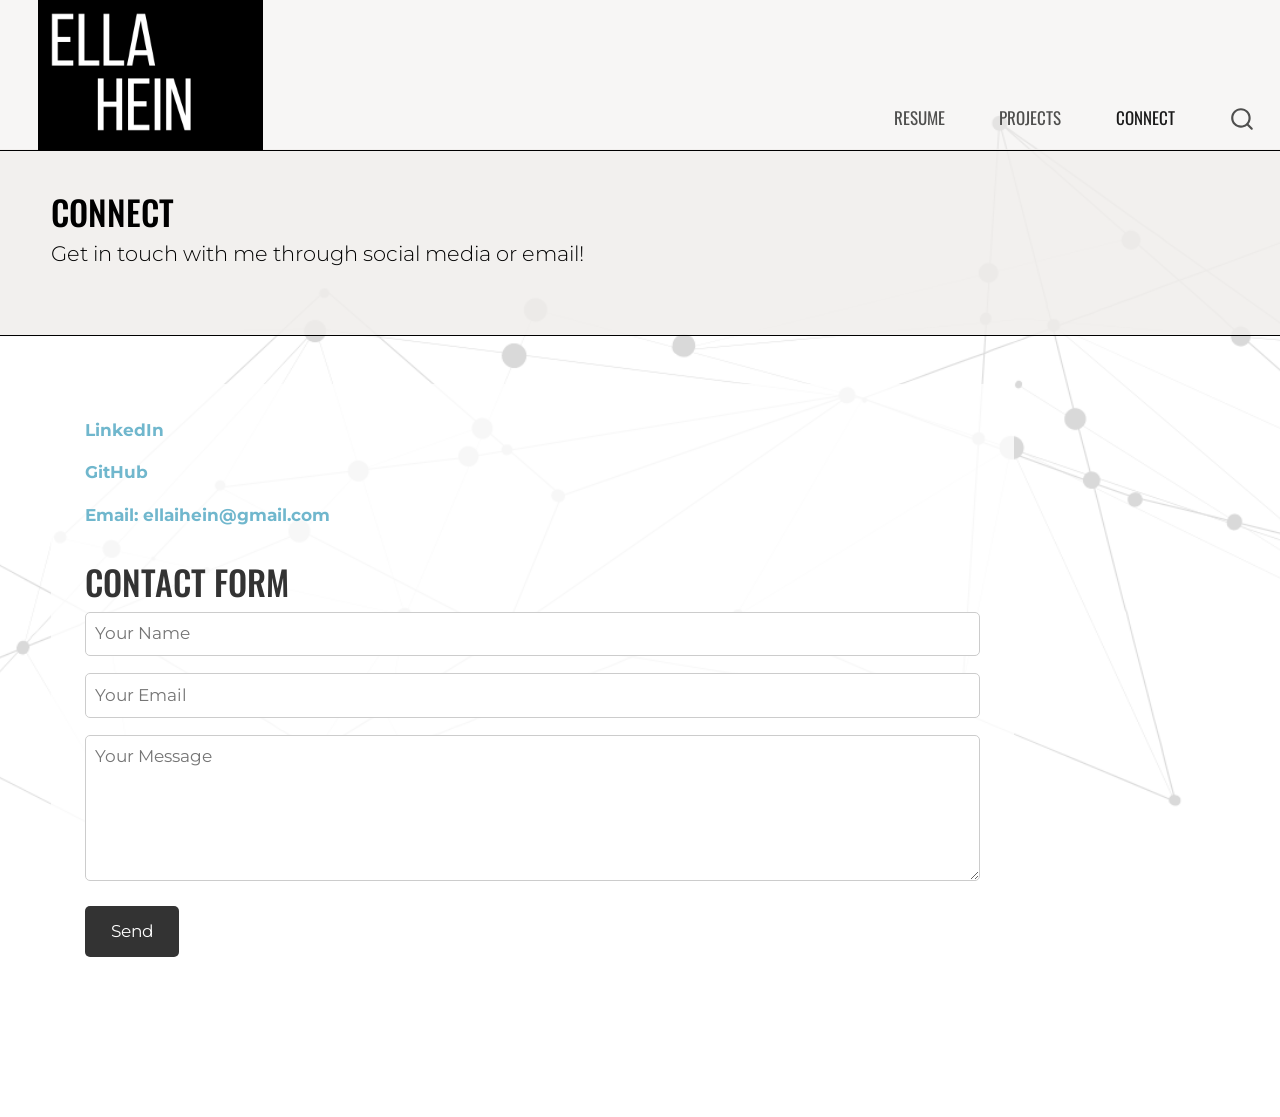
==== commit 33e076d6: "fixed opacity" ====
--- a/docs/connect/index.html
+++ b/docs/connect/index.html
@@ -131,13 +131,7 @@
 
 
 <div id="connect-container">
-<h1 class="connect-title">
-Connect with Me
-</h1>
-<p class="connect-subtitle">
-Feel free to reach out via social media or email. I’d love to hear from you!
-</p>
-<p><a href="https://www.linkedin.com/in/yourprofile" class="connect-link" target="_blank">LinkedIn</a> <a href="https://github.com/ella-irene" class="connect-link" target="_blank">GitHub</a> <a href="mailto:ellaihein@gmail.com" class="connect-link">Email: ellaihein@gmail.com</a></p>
+<p><a href="https://www.linkedin.com/in/ella-hein/" class="connect-link" target="_blank">LinkedIn</a> <a href="https://github.com/ella-irene" class="connect-link" target="_blank">GitHub</a> <a href="mailto:ellaihein@gmail.com" class="connect-link">Email: ellaihein@gmail.com</a></p>
 <h2 class="connect-title anchored">
 Contact Form
 </h2>
--- a/docs/rwds.css
+++ b/docs/rwds.css
@@ -124,6 +124,7 @@
 .quarto-title-banner {
   margin-bottom: 0.75em;
   color: black;
+  background-color: rgba(240, 238, 235, 0);
 }
 
 .quarto-title-banner a {
@@ -987,8 +988,10 @@
   background-color: #F8F8F8;
 }
 
+/* Connect */
+
 #connect-container {
-  background-color: rgba(240, 238, 235, 0.9); /* Translucent background */
+  background-color: rgba(255, 255, 255, .8); /* Translucent background */
   padding: 2rem;
   border-radius: 10px;
 }
@@ -1012,7 +1015,7 @@
   font-size: 1em;
   margin-bottom: 1rem;
   display: block;
-  color: #939bc9;
+  color: #70b7cd;
   text-decoration: none;
 }
 
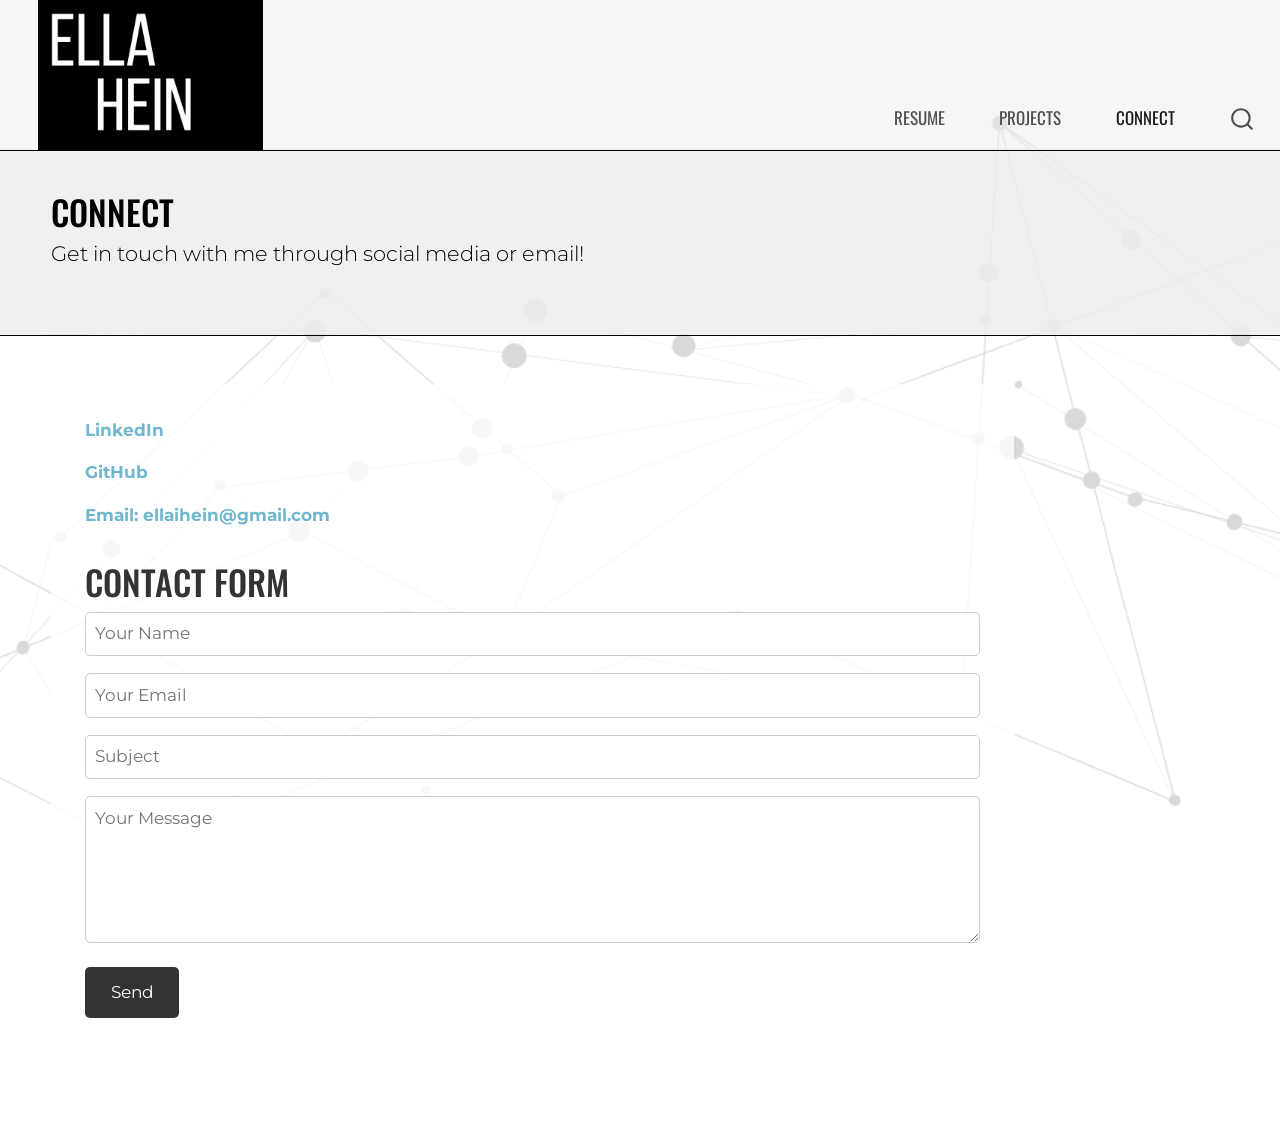
==== commit 18e9e6ee: "fixed form" ====
--- a/docs/connect/index.html
+++ b/docs/connect/index.html
@@ -135,9 +135,9 @@
 <h2 class="connect-title anchored">
 Contact Form
 </h2>
-<form class="contact-form">
-<input type="text" name="name" placeholder="Your Name" required=""> <input type="email" name="email" placeholder="Your Email" required="">
-<textarea name="message" rows="5" placeholder="Your Message" required=""></textarea>
+<form action="https://formspree.io/f/xqazzgzp" method="POST" class="contact-form">
+<input type="text" id="name" name="name" placeholder="Your Name" required=""> <input type="email" id="email" name="email" placeholder="Your Email" required=""> <input type="text" id="subject" name="subject" placeholder="Subject" required="">
+<textarea id="message" name="message" rows="5" placeholder="Your Message" required=""></textarea>
 <button type="submit">
 Send
 </button>
--- a/docs/rwds.css
+++ b/docs/rwds.css
@@ -636,12 +636,12 @@
 
 .quarto-grid-item {
   border: none;
-  background-color: #f0eeeb;
+  background-color: white;
 }
 
 .quarto-grid-item.borderless {
   border: none;
-  background-color: #f0eeeb;
+  background-color: white;
 }
 
 .quarto-grid-item div.post-contents {
@@ -1042,4 +1042,72 @@
 
 .contact-form button:hover {
   background-color: #555;
+}
+
+/* RESUME */
+.resume-container {
+    background-color: rgba(255, 255, 255, 0.8); /* Translucent white */
+    padding: 20px;
+    border-radius: 10px;
+}
+
+/* NEW contact form */
+.contact-form-container {
+  max-width: 600px;
+  margin: 0 auto;
+  padding: 2rem;
+  background-color: rgba(240, 238, 235, 0.9);
+  border-radius: 8px;
+  box-shadow: 0 4px 8px rgba(0, 0, 0, 0.1);
+}
+.contact-form-container h2 {
+  text-align: center;
+  margin-bottom: 1.5rem;
+}
+.form-group {
+  margin-bottom: 1rem;
+}
+.form-group label {
+  display: block;
+  font-weight: bold;
+  margin-bottom: 0.5rem;
+}
+.form-group input,
+.form-group textarea {
+  width: 100%;
+  padding: 0.5rem;
+  border: 1px solid #ccc;
+  border-radius: 4px;
+}
+.form-group textarea {
+  resize: vertical;
+  height: 150px;
+}
+.form-group button {
+  display: block;
+  width: 100%;
+  padding: 0.75rem;
+  border: none;
+  background-color: #939bc9;
+  color: white;
+  font-size: 1rem;
+  font-weight: bold;
+  border-radius: 4px;
+  cursor: pointer;
+}
+.form-group button:hover {
+  background-color: #7a80b1;
+}
+.social-links {
+  text-align: center;
+  margin-top: 1.5rem;
+}
+.social-links a {
+  margin: 0 10px;
+  color: #939bc9;
+  font-size: 1.5rem;
+  text-decoration: none;
+}
+.social-links a:hover {
+  color: #7a80b1;
 }
